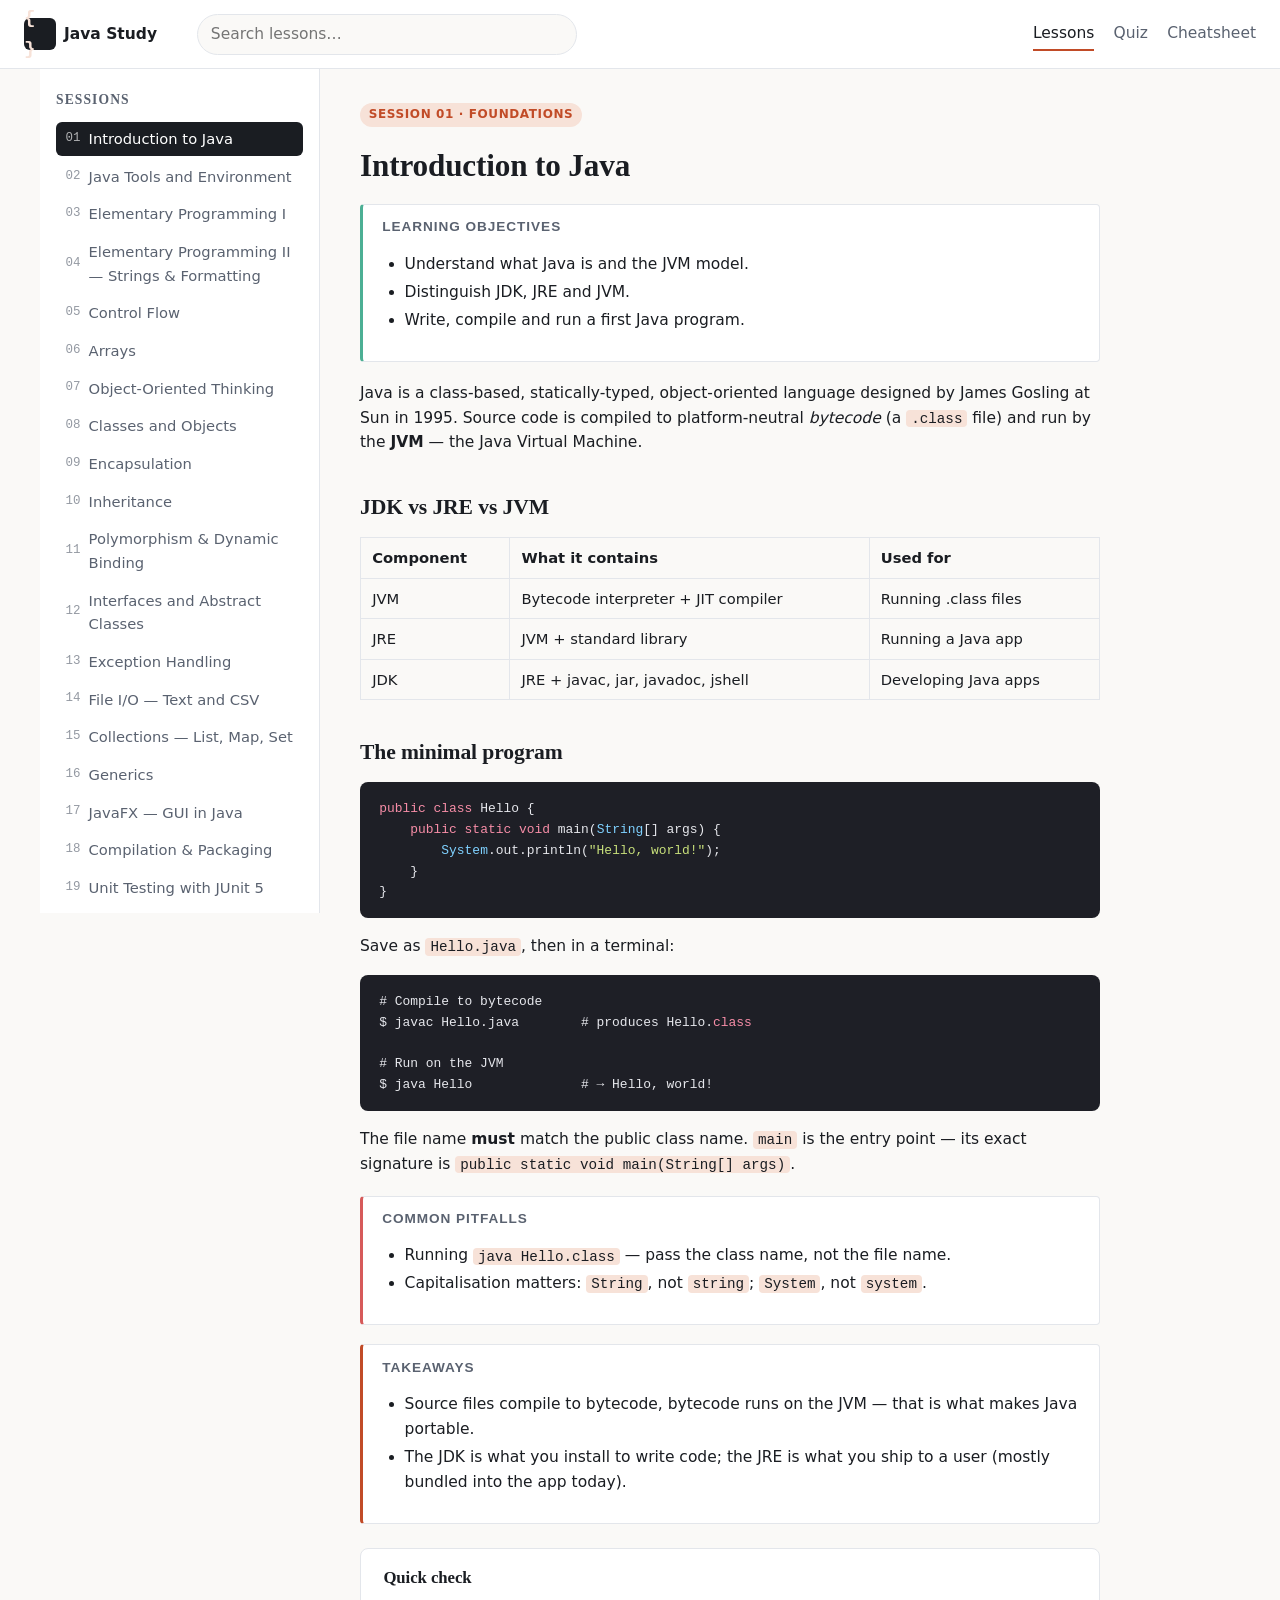
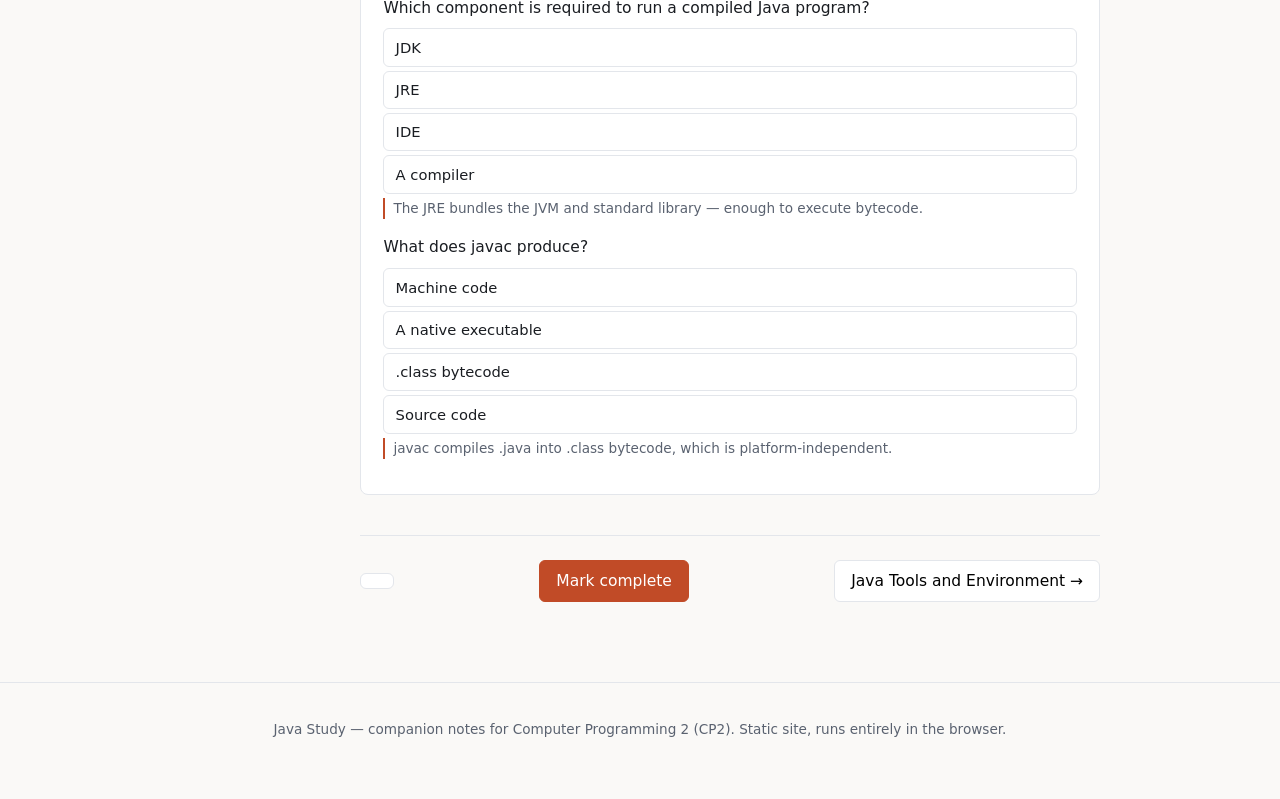
==== index.html @ f3f44038 "Initial commit — Java Study companion site Static SPA covering Sessions 01-20 of CP2 (intro, control" ====
<!doctype html>
<html lang="en">
<head>
  <meta charset="utf-8" />
  <meta name="viewport" content="width=device-width, initial-scale=1" />
  <title>Java Study — Computer Programming 2</title>
  <link rel="stylesheet" href="css/styles.css" />
</head>
<body>
  <header id="topbar">
    <a href="#" class="brand">
      <span class="logo">{ }</span>
      <span>Java Study</span>
    </a>
    <div class="search">
      <input id="search" type="search" placeholder="Search lessons…" />
    </div>
    <nav>
      <a href="#" id="nav-lessons" class="active">Lessons</a>
      <a href="#quiz" id="nav-quiz">Quiz</a>
      <a href="#reference" id="nav-ref">Cheatsheet</a>
    </nav>
  </header>

  <div id="layout">
    <aside id="sidebar">
      <h2>Sessions</h2>
      <ol id="lesson-list"></ol>
      <div id="progress-box">
        <div class="bar"><div id="progress-fill"></div></div>
        <p id="progress-label">0 / 0 lessons complete</p>
        <button id="reset-progress">Reset progress</button>
      </div>
    </aside>

    <main id="main">
      <article id="lesson" class="view"></article>

      <section id="view-quiz" class="view" hidden>
        <h1>Quiz mode</h1>
        <p class="lede">Mixed questions across all the topics on the left. Twelve at a time, scored at the end.</p>
        <div id="quiz-root"></div>
      </section>

      <section id="view-reference" class="view" hidden>
        <h1>Quick reference</h1>
        <div id="reference-root"></div>
      </section>
    </main>
  </div>

  <footer>
    <p>Java Study — companion notes for Computer Programming 2 (CP2). Static site, runs entirely in the browser.</p>
  </footer>

  <div id="toast-root"></div>

  <script src="js/content.js"></script>
  <script src="js/quiz.js"></script>
  <script src="js/app.js"></script>
</body>
</html>
---- css/styles.css ----
:root {
  --bg: #faf9f7;
  --paper: #ffffff;
  --ink: #1a1d22;
  --ink-2: #5a6270;
  --line: #e3e6eb;
  --accent: #c14b27;       /* Java orange */
  --accent-soft: #f7e2d8;
  --code-bg: #1e1f26;
  --code-ink: #e6e7ec;
  --kw: #f78da7;
  --type: #7fd1ff;
  --str: #c8e07b;
  --com: #6b7080;
  --num: #ffd479;
  --max: 1200px;
}
* { box-sizing: border-box; }
html, body { margin: 0; padding: 0; }
body {
  background: var(--bg);
  color: var(--ink);
  font: 15.5px/1.6 "Inter", "Segoe UI", system-ui, sans-serif;
}
h1, h2, h3, h4 { font-family: "Source Serif Pro", "Georgia", serif; letter-spacing: -.005em; line-height: 1.25; }
h1 { font-size: 1.95rem; margin: .2em 0 .6em; }
h2 { font-size: 1.35rem; margin: 1.8em 0 .5em; }
h3 { font-size: 1.05rem; margin: 1.5em 0 .4em; color: var(--accent); }
p  { margin: .35em 0 .7em; }
a  { color: var(--accent); text-decoration: none; }
a:hover { text-decoration: underline; }
ul, ol { padding-left: 1.4rem; }
li { margin: .2em 0; }
button { font: inherit; cursor: pointer; padding: .45rem 1rem; border-radius: 6px; border: 1px solid var(--line); background: var(--paper); }
button:hover { background: var(--accent-soft); border-color: var(--accent); }
button.primary { background: var(--accent); color: #fff; border-color: var(--accent); }
button.primary:hover { background: #9d3a1d; }

/* ========================  TOP BAR  ===================================== */
#topbar {
  position: sticky; top: 0; z-index: 30;
  display: flex; align-items: center; gap: 1.5rem;
  padding: .85rem 1.5rem;
  background: rgba(255,255,255,.95);
  backdrop-filter: blur(6px);
  border-bottom: 1px solid var(--line);
}
.brand { display: flex; align-items: center; gap: .5rem; font-weight: 700; color: var(--ink); }
.brand:hover { text-decoration: none; }
.logo {
  font-family: "JetBrains Mono", Consolas, monospace; font-size: 1.2rem;
  background: var(--ink); color: var(--accent-soft);
  width: 32px; height: 32px; border-radius: 6px;
  display: inline-flex; align-items: center; justify-content: center;
}
.search { flex: 1; max-width: 380px; margin-left: 1rem; }
.search input {
  width: 100%; font: inherit; padding: .45rem .8rem;
  border-radius: 999px; border: 1px solid var(--line); background: var(--bg);
}
#topbar nav { display: flex; gap: 1.2rem; margin-left: auto; }
#topbar nav a {
  color: var(--ink-2); padding: .2rem 0;
  border-bottom: 2px solid transparent;
}
#topbar nav a.active { color: var(--ink); border-color: var(--accent); }
#topbar nav a:hover { color: var(--ink); text-decoration: none; }

/* ========================  LAYOUT  ====================================== */
#layout {
  display: grid; grid-template-columns: 280px 1fr;
  max-width: var(--max); margin: 0 auto; gap: 0;
  min-height: calc(100vh - 110px);
}

/* ========================  SIDEBAR  ===================================== */
#sidebar {
  background: var(--paper); border-right: 1px solid var(--line);
  padding: 1.4rem 1rem; position: sticky; top: 56px; align-self: start;
  max-height: calc(100vh - 56px); overflow: auto;
}
#sidebar h2 { font-size: .85rem; color: var(--ink-2); text-transform: uppercase; letter-spacing: .08em; margin: 0 0 .8rem; }
#lesson-list { list-style: none; padding: 0; margin: 0; counter-reset: lesson; }
#lesson-list li {
  counter-increment: lesson;
  padding: .35rem .6rem;
  border-radius: 6px; cursor: pointer; font-size: .92rem; color: var(--ink-2);
  display: flex; align-items: center; gap: .5rem;
  position: relative;
}
#lesson-list li:hover { background: var(--accent-soft); color: var(--ink); }
#lesson-list li.active { background: var(--ink); color: #fff; }
#lesson-list li.active .check { color: #6cd07e; }
#lesson-list li::before {
  content: counter(lesson, decimal-leading-zero);
  font-family: "JetBrains Mono", Consolas, monospace; font-size: .78rem; opacity: .65;
}
#lesson-list .check { color: #6cd07e; font-weight: bold; margin-left: auto; }
#lesson-list .check:empty { display: none; }

#progress-box { margin-top: 1.5rem; padding: 1rem; background: var(--bg); border-radius: 6px; }
.bar { background: var(--line); height: 6px; border-radius: 999px; overflow: hidden; }
#progress-fill { background: var(--accent); height: 100%; width: 0; transition: width .2s ease; }
#progress-label { font-size: .82rem; color: var(--ink-2); margin: .5rem 0; }
#reset-progress { font-size: .8rem; padding: .3rem .6rem; }

/* ========================  MAIN / LESSON  =============================== */
#main { padding: 2rem 2.5rem 3rem; max-width: 820px; }
.view { animation: fade .15s ease; }
@keyframes fade { from { opacity: 0; transform: translateY(4px); } to { opacity: 1; transform: none; } }
.tag { display: inline-block; background: var(--accent-soft); color: var(--accent); font-size: .75rem; padding: .15rem .55rem; border-radius: 999px; font-weight: 600; text-transform: uppercase; letter-spacing: .05em; margin-bottom: .8rem; }
.objectives, .takeaways, .pitfalls {
  background: var(--paper); border: 1px solid var(--line); border-left: 3px solid var(--accent);
  padding: .8rem 1.2rem; border-radius: 4px; margin: 1.2rem 0;
}
.objectives { border-left-color: #4caf94; }
.pitfalls { border-left-color: #d65a5a; }
.takeaways { border-left-color: var(--accent); }
.objectives h4, .pitfalls h4, .takeaways h4 { margin: .1em 0 .4em; font-family: "Inter", sans-serif; font-size: .85rem; text-transform: uppercase; letter-spacing: .07em; color: var(--ink-2); }

code { font-family: "JetBrains Mono", Consolas, monospace; font-size: .92em; background: var(--accent-soft); padding: .05em .35em; border-radius: 4px; }
pre {
  background: var(--code-bg); color: var(--code-ink);
  padding: 1rem 1.2rem; border-radius: 8px;
  overflow: auto; line-height: 1.45; font-size: .88rem;
  font-family: "JetBrains Mono", Consolas, monospace;
  margin: 1rem 0;
}
pre code { background: transparent; padding: 0; color: inherit; }
.kw { color: var(--kw); } .type { color: var(--type); } .str { color: var(--str); } .com { color: var(--com); font-style: italic; } .num { color: var(--num); }
.annot { color: #ffb6c1; }

table.matrix { border-collapse: collapse; width: 100%; margin: 1rem 0; font-size: .92rem; }
table.matrix th, table.matrix td { border: 1px solid var(--line); padding: .5rem .7rem; text-align: left; }
table.matrix th { background: var(--bg); }

.lesson-foot {
  display: flex; justify-content: space-between; align-items: center;
  margin-top: 2.5rem; padding-top: 1.5rem; border-top: 1px solid var(--line); gap: 1rem;
}
.mini-quiz { background: var(--paper); border: 1px solid var(--line); padding: 1.2rem 1.4rem; border-radius: 8px; margin: 1.5rem 0; }
.mini-quiz h3 { margin-top: 0; color: var(--ink); }
.mini-quiz .q { margin-bottom: 1rem; }
.mini-quiz .q p { margin: 0 0 .5rem; font-weight: 500; }
.mini-quiz label { display: block; padding: .4rem .7rem; border: 1px solid var(--line); border-radius: 6px; margin: .25rem 0; cursor: pointer; font-size: .92rem; }
.mini-quiz label:hover { background: var(--accent-soft); }
.mini-quiz label.correct { background: #e1f4e2; border-color: #6cd07e; }
.mini-quiz label.wrong { background: #fde0e0; border-color: #d65a5a; }
.mini-quiz .explain { font-size: .85rem; color: var(--ink-2); margin-top: .4rem; padding-left: .5rem; border-left: 2px solid var(--accent); }

/* ========================  QUIZ MODE  =================================== */
#view-quiz h1 { margin-bottom: .2rem; }
#view-quiz .lede { color: var(--ink-2); margin-bottom: 1.5rem; }
.quiz-card { background: var(--paper); border: 1px solid var(--line); padding: 1.8rem 2rem; border-radius: 10px; }
.quiz-header { display: flex; justify-content: space-between; color: var(--ink-2); font-size: .85rem; margin-bottom: 1rem; }
.quiz-q { font-size: 1.1rem; margin-bottom: 1rem; font-family: "Source Serif Pro", serif; }
.quiz-options { display: flex; flex-direction: column; gap: .5rem; margin-bottom: 1rem; }
.quiz-options button {
  text-align: left; padding: .65rem .9rem; background: var(--bg); border: 1px solid var(--line);
}
.quiz-options button.correct { background: #e1f4e2; border-color: #6cd07e; color: #226633; }
.quiz-options button.wrong { background: #fde0e0; border-color: #d65a5a; color: #993939; }
.quiz-options button[disabled] { cursor: default; }
.quiz-feedback { font-size: .9rem; color: var(--ink-2); margin-bottom: 1rem; min-height: 1.5em; }
.quiz-summary { text-align: center; padding: 2rem; }
.quiz-summary .score { font-size: 3rem; font-family: "Source Serif Pro", serif; color: var(--accent); }
.quiz-actions { display: flex; gap: .6rem; justify-content: flex-end; margin-top: 1rem; }

/* ========================  REFERENCE  =================================== */
#reference-root { display: grid; gap: 1.2rem; grid-template-columns: 1fr 1fr; }
.ref-card { background: var(--paper); border: 1px solid var(--line); padding: 1.2rem 1.4rem; border-radius: 8px; }
.ref-card h3 { margin-top: 0; }
.ref-card pre { font-size: .82rem; padding: .7rem .9rem; }

/* ========================  FOOTER  ====================================== */
footer { text-align: center; padding: 2rem 2rem 3rem; color: var(--ink-2); font-size: .85rem; border-top: 1px solid var(--line); margin-top: 2rem; }

/* ========================  TOAST  ======================================= */
#toast-root { position: fixed; right: 1rem; bottom: 1rem; display: flex; flex-direction: column; gap: .5rem; z-index: 50; }
.toast { background: var(--ink); color: #fff; padding: .65rem .9rem; border-radius: 6px; font-size: .9rem; max-width: 320px; box-shadow: 0 8px 20px rgba(0,0,0,.2); }
.toast.success { background: #226633; }
.toast.error { background: #993939; }

/* ========================  RESPONSIVE  ================================== */
@media (max-width: 900px) {
  #layout { grid-template-columns: 1fr; }
  #sidebar { position: static; max-height: none; border-right: none; border-bottom: 1px solid var(--line); }
  #main { padding: 1.5rem 1.2rem; }
  .search { display: none; }
  #reference-root { grid-template-columns: 1fr; }
}
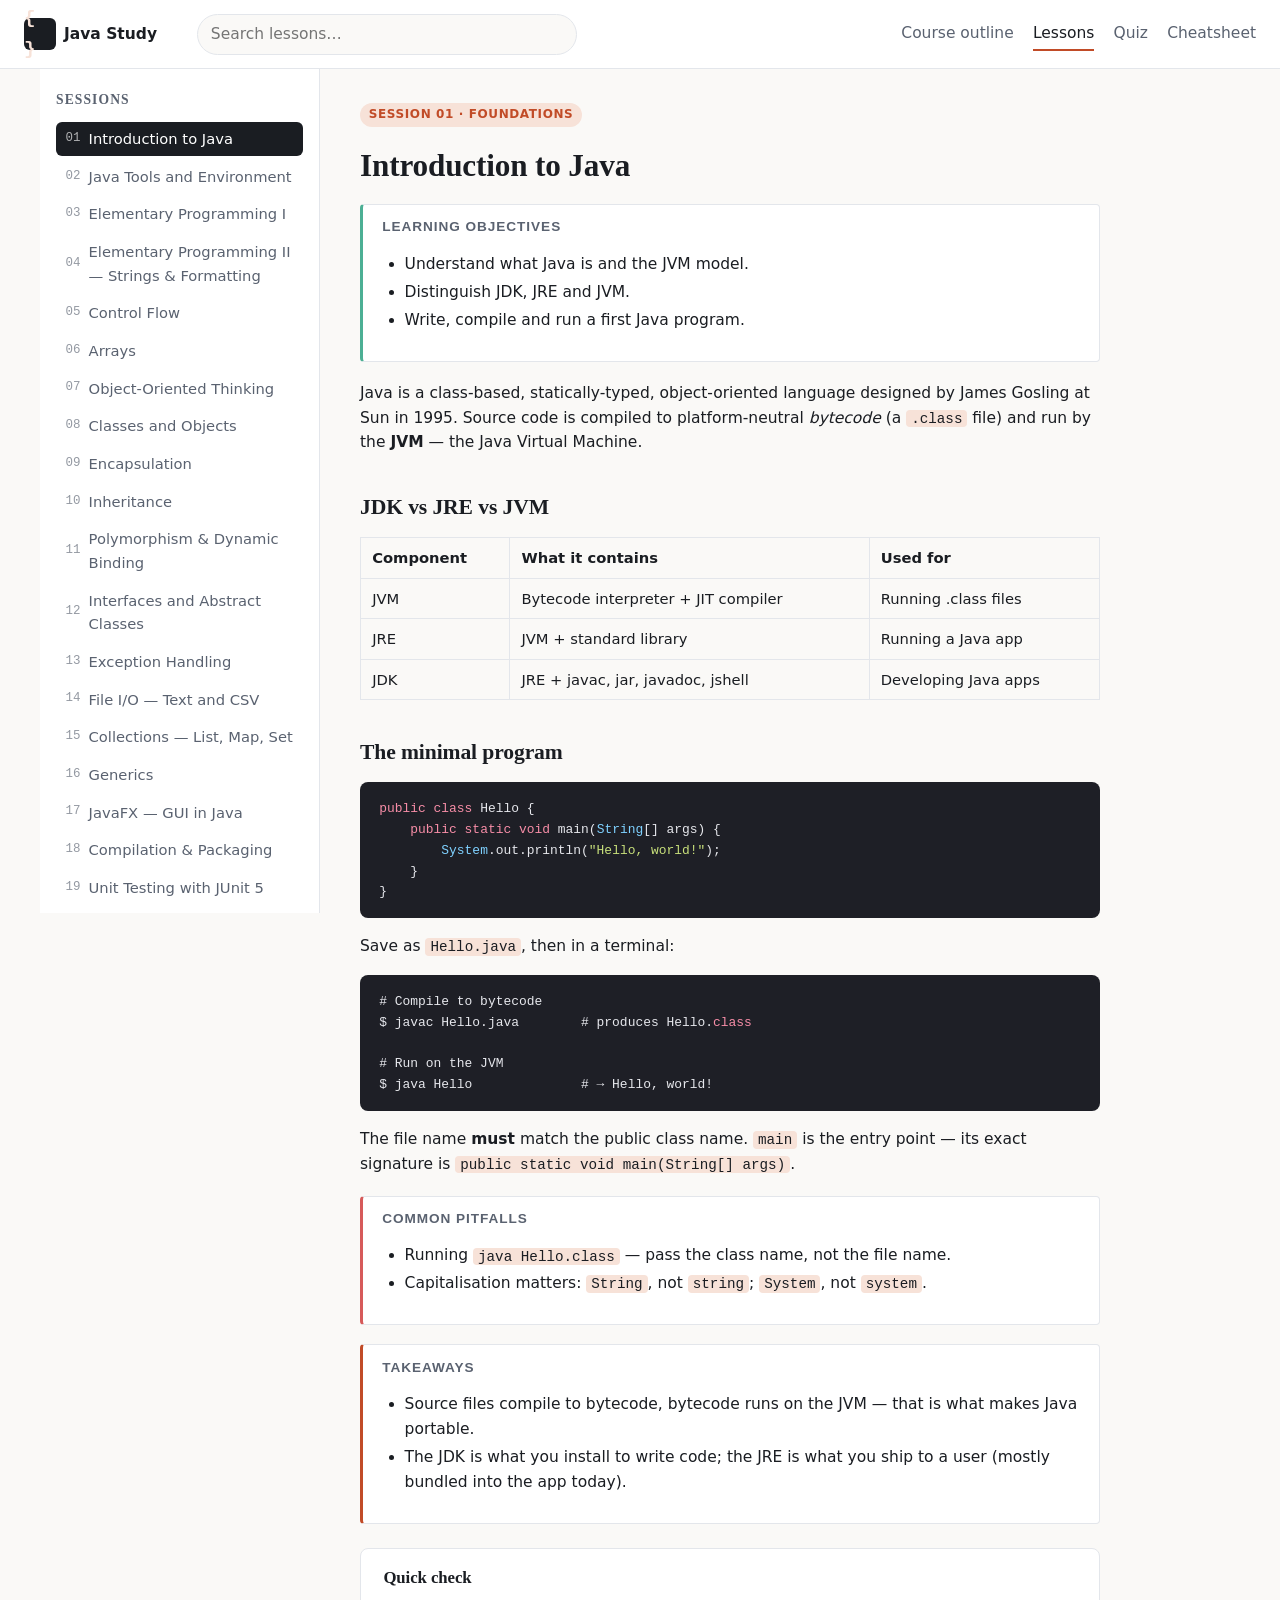
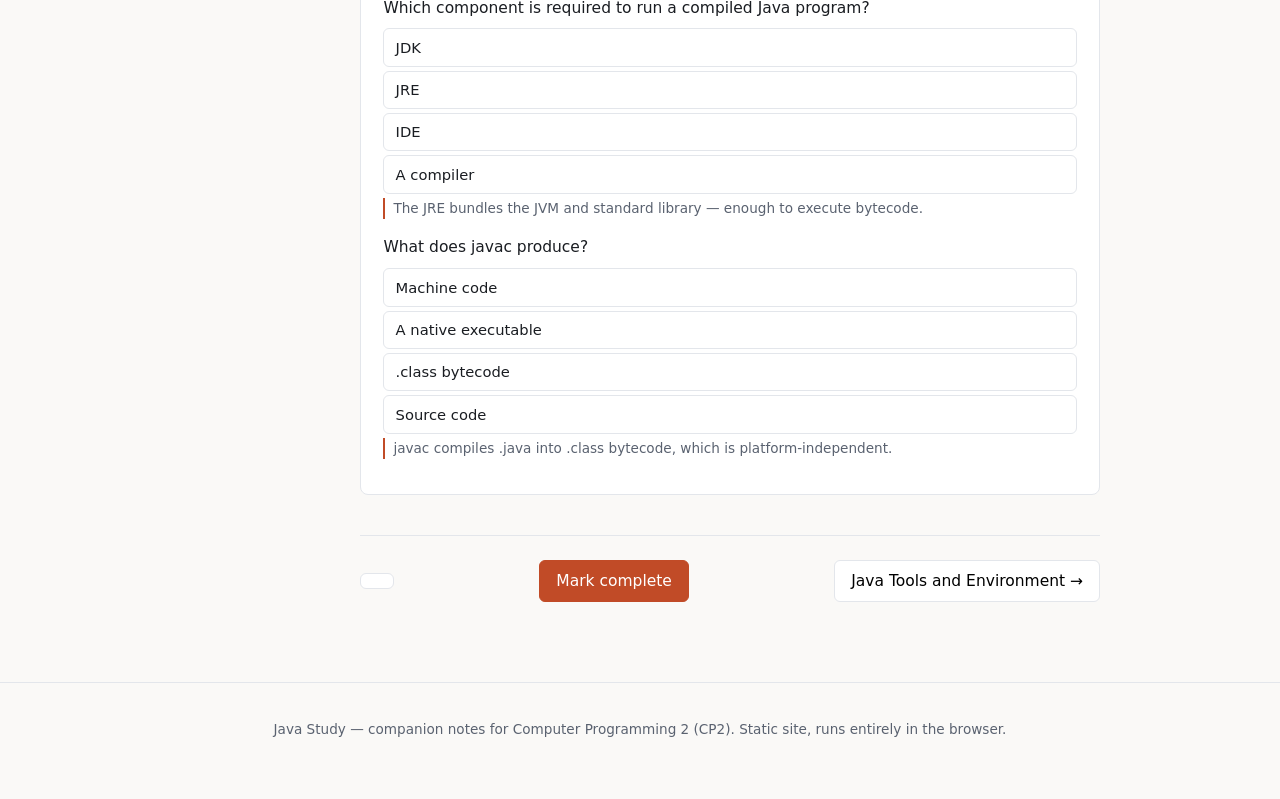
==== commit 7dddcdba: "Add in-depth course-structure page (syllabus-driven)" ====
--- a/index.html
+++ b/index.html
@@ -16,6 +16,7 @@
       <input id="search" type="search" placeholder="Search lessons…" />
     </div>
     <nav>
+      <a href="course.html" id="nav-course">Course outline</a>
       <a href="#" id="nav-lessons" class="active">Lessons</a>
       <a href="#quiz" id="nav-quiz">Quiz</a>
       <a href="#reference" id="nav-ref">Cheatsheet</a>
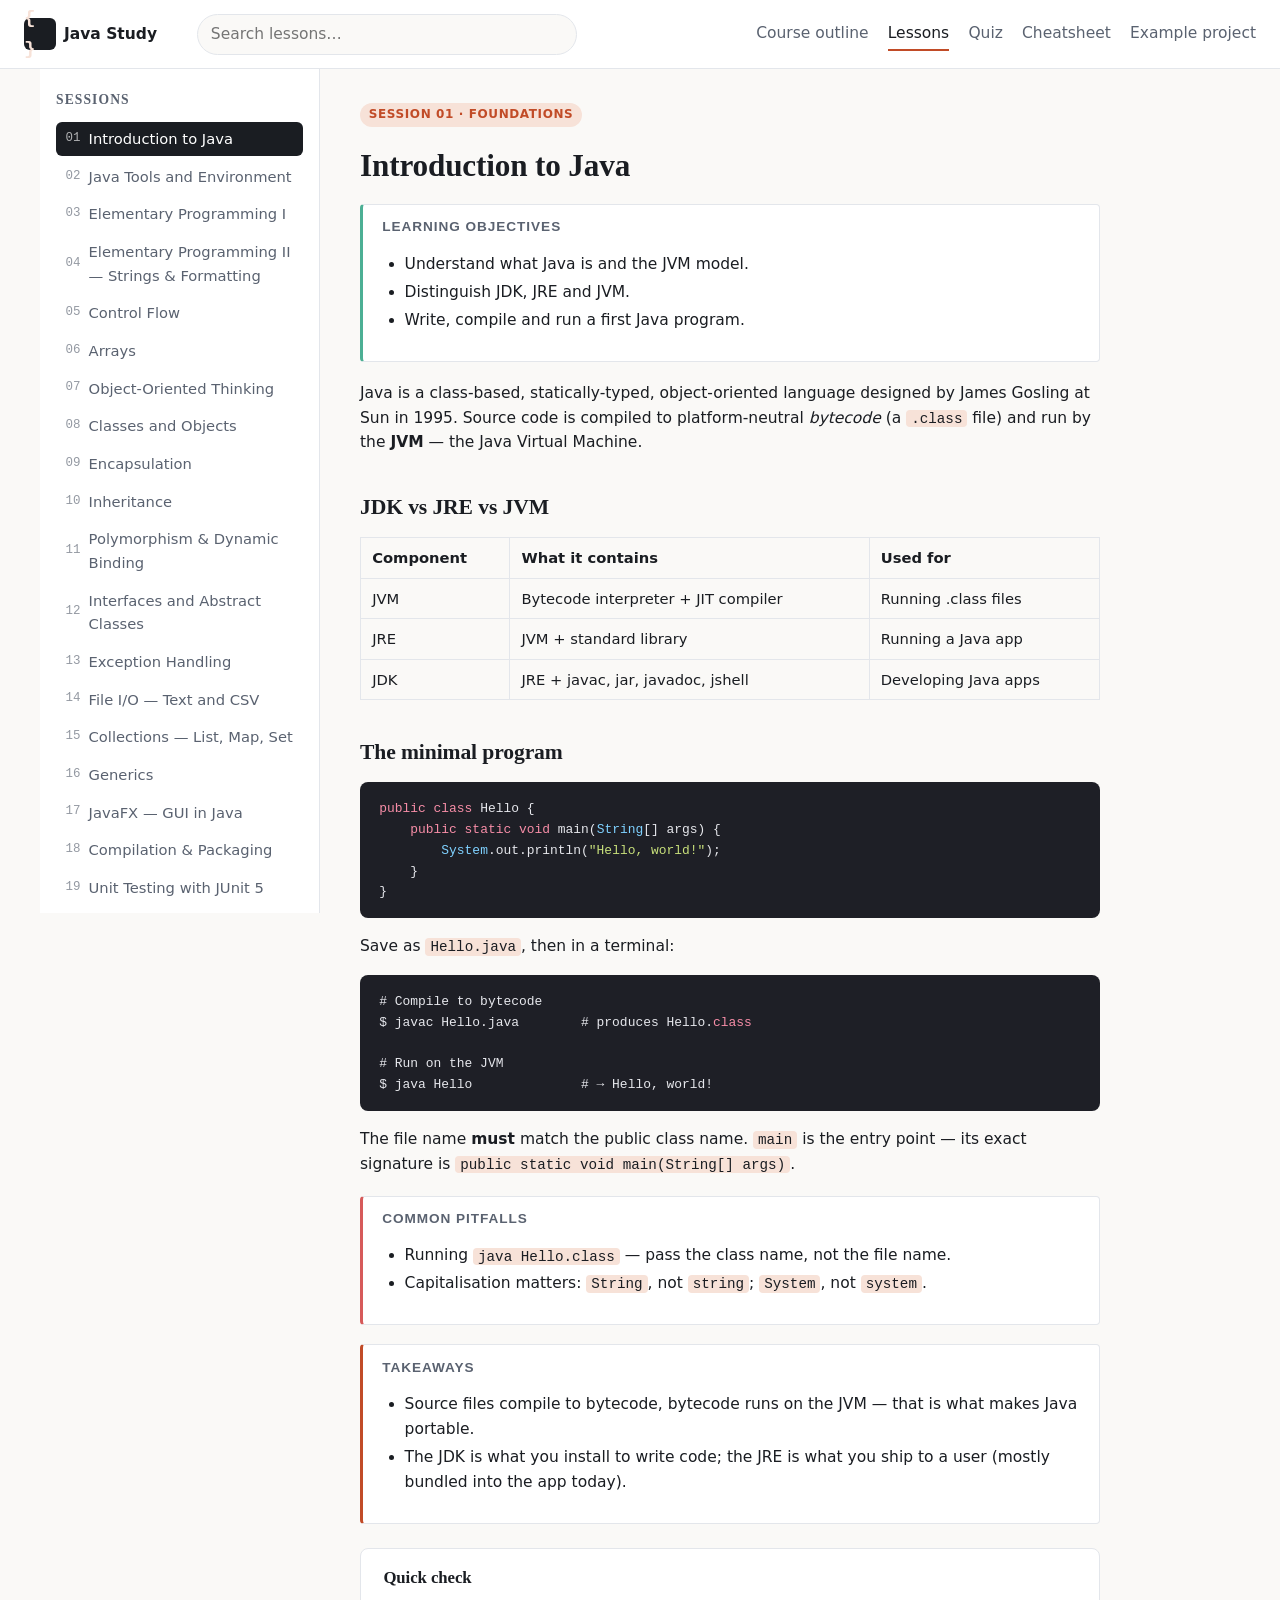
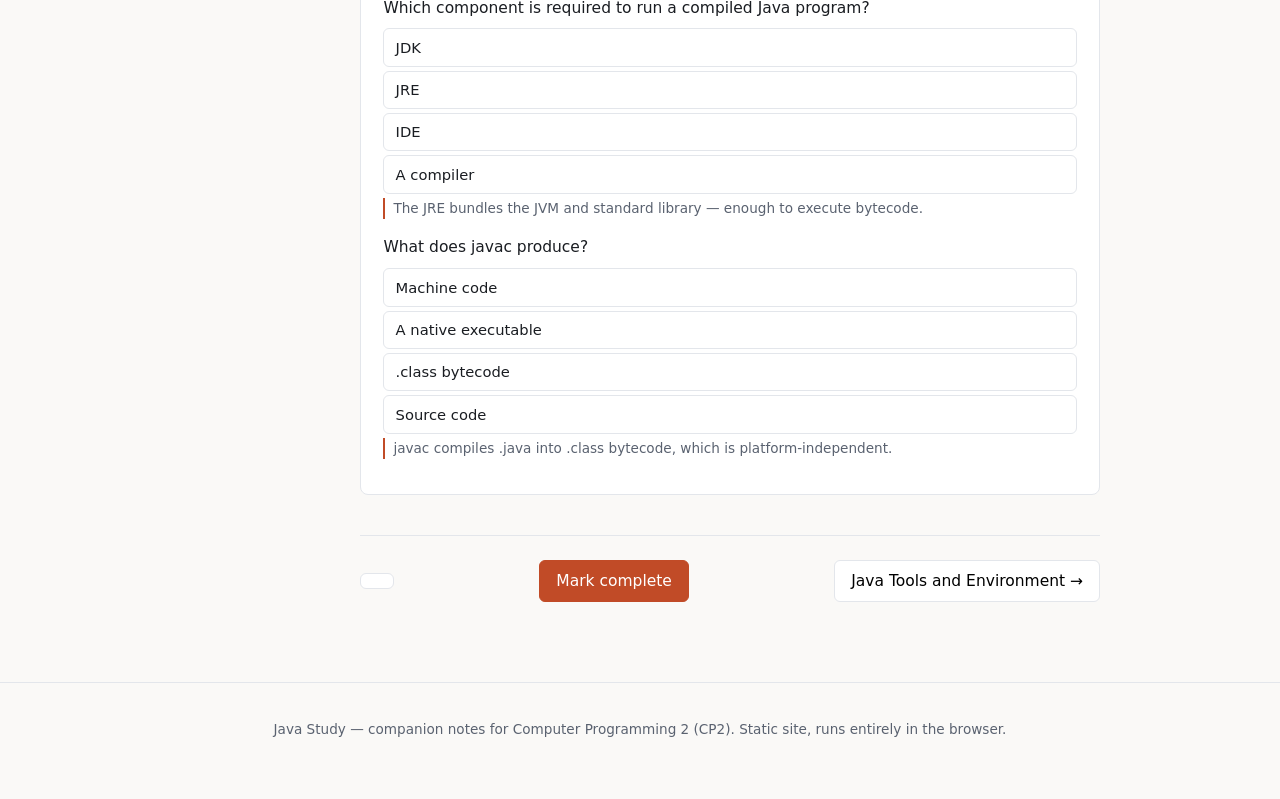
==== commit 63b1156c: "Add worked-example project page" ====
--- a/index.html
+++ b/index.html
@@ -20,6 +20,7 @@
       <a href="#" id="nav-lessons" class="active">Lessons</a>
       <a href="#quiz" id="nav-quiz">Quiz</a>
       <a href="#reference" id="nav-ref">Cheatsheet</a>
+      <a href="./project.html" id="nav-project">Example project</a>
     </nav>
   </header>
 
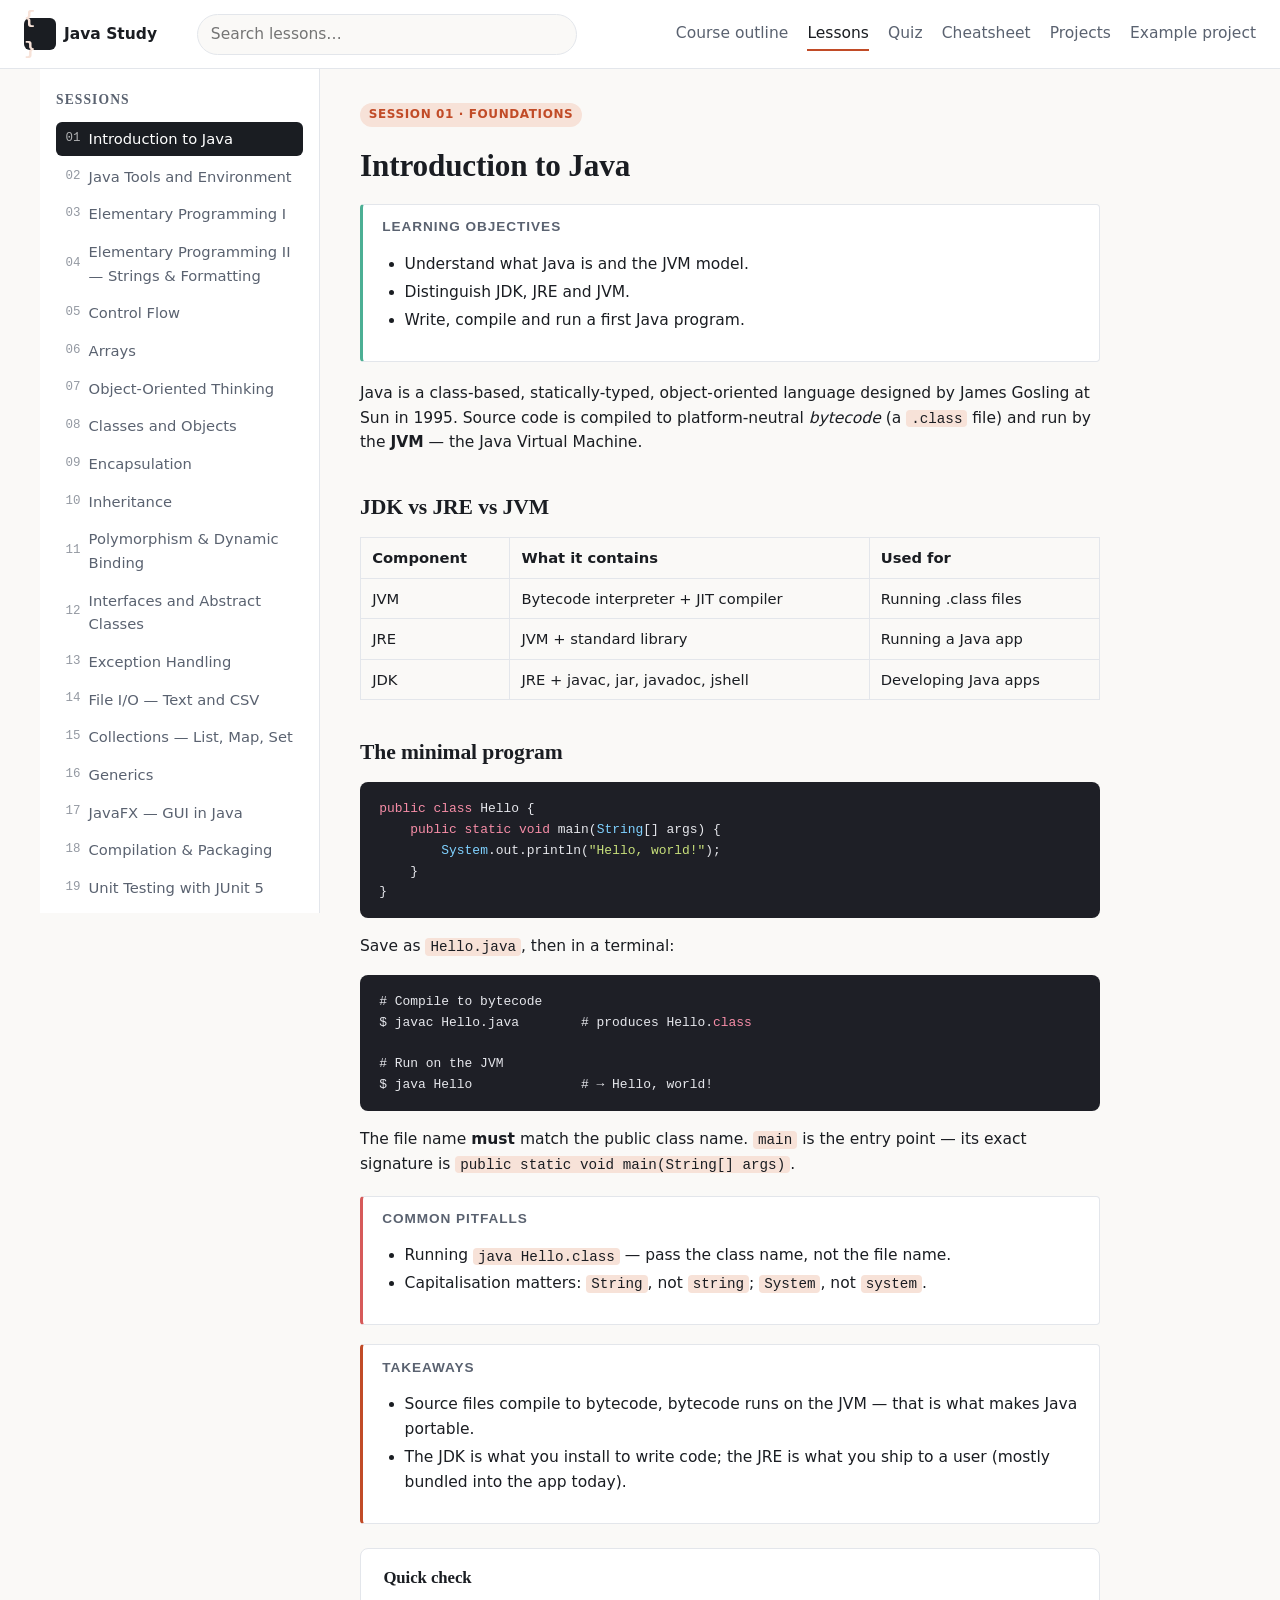
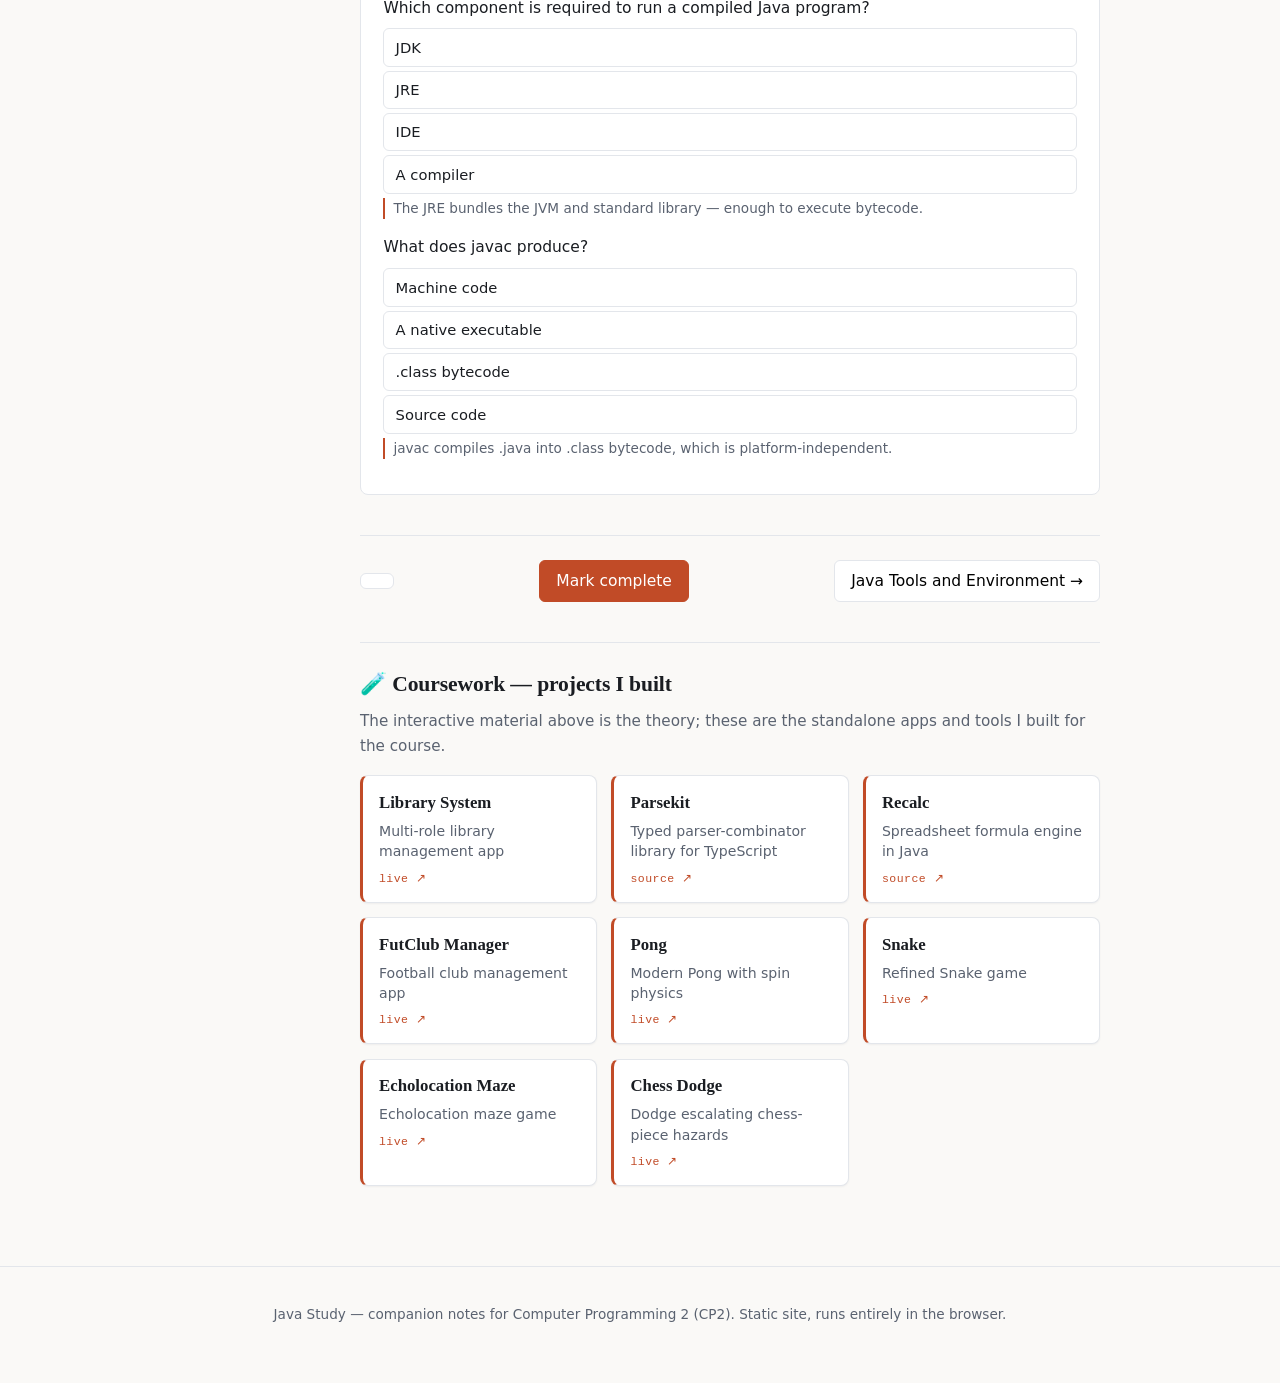
==== commit b8f13e64: "Add Coursework hub: link the 8 course projects from the landing page" ====
--- a/index.html
+++ b/index.html
@@ -20,6 +20,7 @@
       <a href="#" id="nav-lessons" class="active">Lessons</a>
       <a href="#quiz" id="nav-quiz">Quiz</a>
       <a href="#reference" id="nav-ref">Cheatsheet</a>
+      <a href="#coursework" id="nav-coursework">Projects</a>
       <a href="./project.html" id="nav-project">Example project</a>
     </nav>
   </header>
@@ -48,6 +49,21 @@
         <h1>Quick reference</h1>
         <div id="reference-root"></div>
       </section>
+
+      <section id="coursework">
+        <h2>🧪 Coursework — projects I built</h2>
+        <p class="muted">The interactive material above is the theory; these are the standalone apps and tools I built for the course.</p>
+        <div class="proj-grid">
+          <a class="proj-card" href="https://andreaisabelmontana.github.io/library-system/" target="_blank" rel="noopener"><b>Library System</b><span>Multi-role library management app</span></a>
+          <a class="proj-card src" href="https://github.com/andreaisabelmontana/parsekit" target="_blank" rel="noopener"><b>Parsekit</b><span>Typed parser-combinator library for TypeScript</span></a>
+          <a class="proj-card src" href="https://github.com/andreaisabelmontana/recalc" target="_blank" rel="noopener"><b>Recalc</b><span>Spreadsheet formula engine in Java</span></a>
+          <a class="proj-card" href="https://andreaisabelmontana.github.io/futclub-manager/" target="_blank" rel="noopener"><b>FutClub Manager</b><span>Football club management app</span></a>
+          <a class="proj-card" href="https://andreaisabelmontana.github.io/pong/" target="_blank" rel="noopener"><b>Pong</b><span>Modern Pong with spin physics</span></a>
+          <a class="proj-card" href="https://andreaisabelmontana.github.io/snake/" target="_blank" rel="noopener"><b>Snake</b><span>Refined Snake game</span></a>
+          <a class="proj-card" href="https://andreaisabelmontana.github.io/echolocation-maze/" target="_blank" rel="noopener"><b>Echolocation Maze</b><span>Echolocation maze game</span></a>
+          <a class="proj-card" href="https://andreaisabelmontana.github.io/chess-dodge-game/" target="_blank" rel="noopener"><b>Chess Dodge</b><span>Dodge escalating chess-piece hazards</span></a>
+        </div>
+      </section>
     </main>
   </div>
 
--- a/css/styles.css
+++ b/css/styles.css
@@ -181,6 +181,25 @@
 .toast.success { background: #226633; }
 .toast.error { background: #993939; }
 
+/* ========================  COURSEWORK  ================================== */
+#coursework { margin-top: 2.5rem; padding-top: 1.8rem; border-top: 1px solid var(--line); }
+#coursework h2 { margin-top: 0; }
+#coursework .muted { color: var(--ink-2); margin: 0 0 .3rem; font-size: .95rem; }
+.proj-grid { display: grid; grid-template-columns: repeat(auto-fill, minmax(216px, 1fr)); gap: .9rem; margin-top: 1.1rem; }
+.proj-card {
+  display: flex; flex-direction: column; gap: .25rem;
+  padding: .85rem 1rem;
+  border: 1px solid var(--line); border-left: 3px solid var(--accent);
+  border-radius: 8px; background: var(--paper);
+  box-shadow: 0 1px 2px rgba(26,29,34,.05);
+  transition: box-shadow .2s ease, transform .2s ease;
+}
+.proj-card:hover { box-shadow: 0 8px 20px rgba(26,29,34,.1); transform: translateY(-2px); text-decoration: none; }
+.proj-card b { font-family: "Source Serif Pro", "Georgia", serif; font-weight: 700; color: var(--ink); font-size: 1.05rem; }
+.proj-card span { color: var(--ink-2); font-size: .88rem; line-height: 1.45; }
+.proj-card::after { content: "live ↗"; font-size: .72rem; color: var(--accent); margin-top: .25rem; letter-spacing: .04em; font-family: "JetBrains Mono", Consolas, monospace; }
+.proj-card.src::after { content: "source ↗"; }
+
 /* ========================  RESPONSIVE  ================================== */
 @media (max-width: 900px) {
   #layout { grid-template-columns: 1fr; }
